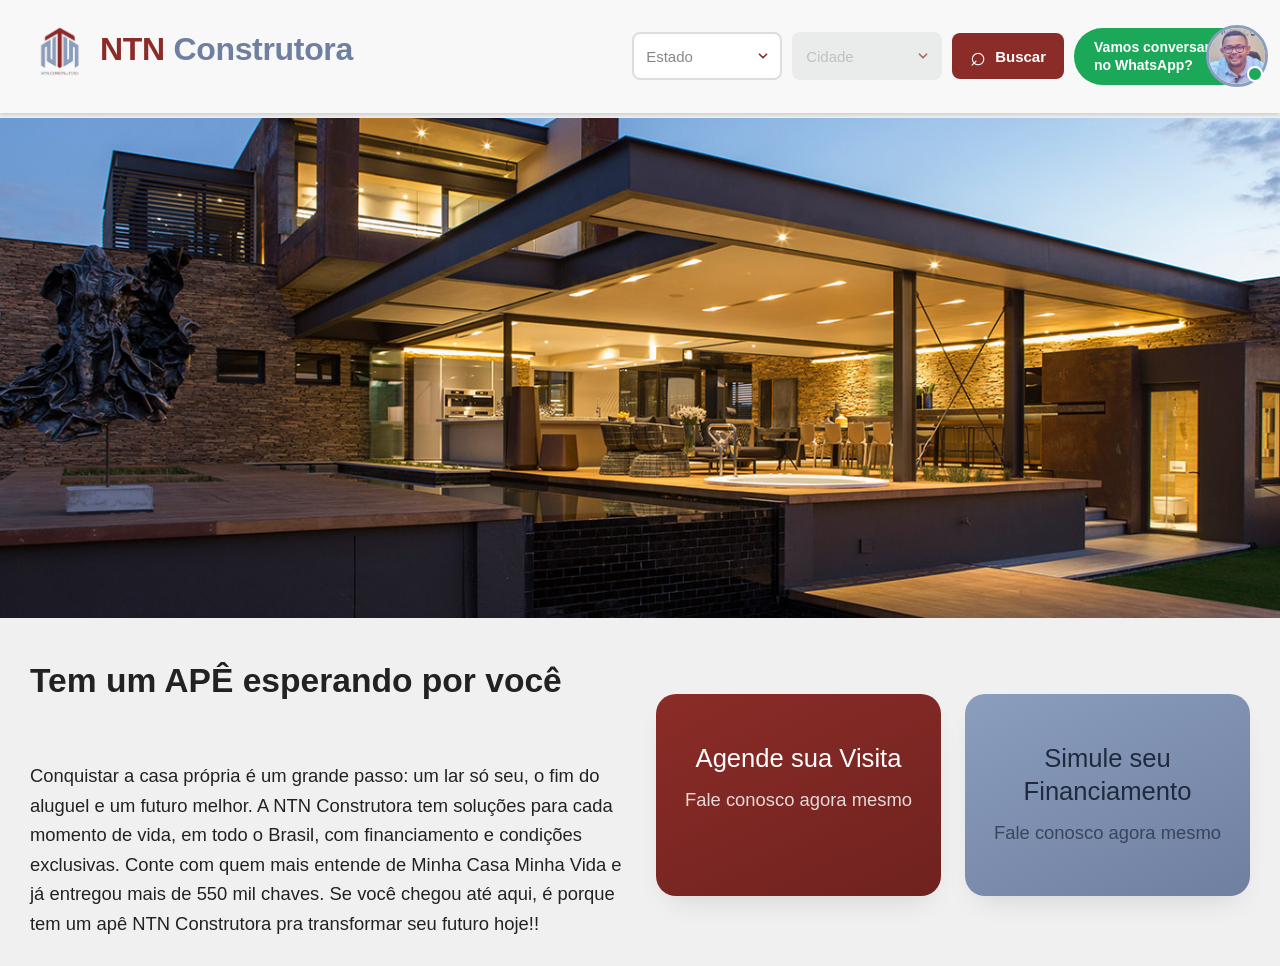
==== index.html @ 09b31abf "Add files via upload" ====
<!DOCTYPE html>
<html lang="pt-br">

<head>
  <meta charset="UTF-8">
  <meta name="viewport" content="width=device-width, initial-scale=1.0">
  <title>Início</title>
  <link rel="stylesheet" href="./assets/styles.css">
  <link rel="stylesheet" href="./assets/reveal.css">
  <script src="./assets/script.js" defer></script>
  <script src="./assets/reveal.js" defer></script>
</head>

<body>
  <header class="header">

    <!-- Logo -->

    <span class="logo-nome">

      <img src="./img/logo.png" alt="Logo" class="logo">

      <!-- NTN Construtora -->
      <h1 class="header-nome"> <span class="ntn">NTN</span> <span class="construtora">Construtora</span></h1>

    </span>

    <nav class="nav">

      <!-- Menu // -- Desabilitado para formato celular -->
      <ul class="menu">
        <li><a href="index.html">Início</a></li>
        <li><a href="sobre.html">Sobre</a></li>
        <li><a href="contato.html">Contato</a></li>
      </ul>

      <!-- Buscar imóveis -->
      <div class="busca-imoveis">

        <select class="estado">
          <option value="">Estado</option>
          <option value="piaui">Piauí</option>
          <option value="maranhao">Maranhão</option>
        </select>

        <select class="cidade" disabled>
          <option value="">Cidade</option>
        </select>

        <button class="buscar" type="button">
          <span class="icone-busca">⌕</span>
          <span class="texto-busca">Buscar</span>
        </button>

        <!-- Botão do WhatsApp com avatar -->
        <a href="https://wa.me/5586999999999" class="botao-wpp" target="_blank" rel="noopener noreferrer">
          <span class="texto-wpp">Vamos conversar<br>no WhatsApp?</span>
          <span class="avatar-wpp">
            <img src="./img/natan.png" alt="Atendente">
            <span class="status-wpp"></span>
          </span>
        </a>

        <!-- Botão wpp SVG pra visualização celular -->
        <a href="https://wa.me/5586999999999" target="_blank" class="botao-whatsapp" aria-label="Fale conosco no WhatsApp">
          <svg viewBox="0 0 24 24" width="24" height="24" fill="currentColor">
            <path d="M12.04 2C6.58 2 2.13 6.45 2.13 11.91c0 1.75.46 3.48 1.32 4.99L2 22l5.25-1.38a9.9 9.9 0 0 0 4.79 1.22h.01c5.46 0 9.9-4.45 9.9-9.91 0-2.65-1.03-5.14-2.9-7.01A9.9 9.9 0 0 0 12.04 2zm0 18.14h-.01a8.2 8.2 0 0 1-4.19-1.15l-.3-.18-3.12.82.83-3.04-.2-.31a8.2 8.2 0 0 1-1.26-4.37c0-4.54 3.7-8.24 8.25-8.24 2.2 0 4.27.86 5.83 2.42a8.18 8.18 0 0 1 2.41 5.83c0 4.55-3.7 8.25-8.24 8.25zm4.52-6.17c-.25-.12-1.47-.72-1.69-.81-.23-.08-.39-.12-.56.13-.17.25-.64.81-.78.97-.14.17-.29.19-.54.06-.25-.12-1.05-.39-1.99-1.23-.74-.66-1.23-1.47-1.38-1.72-.14-.25-.02-.38.11-.51.11-.11.25-.29.37-.43.12-.14.16-.25.25-.41.08-.17.04-.31-.02-.43-.06-.12-.56-1.35-.77-1.85-.2-.48-.41-.42-.56-.43h-.48c-.17 0-.43.06-.66.31-.23.25-.86.84-.86 2.05 0 1.21.88 2.38 1 2.54.12.17 1.74 2.65 4.21 3.72.59.25 1.05.4 1.41.52.59.19 1.13.16 1.55.1.47-.07 1.47-.6 1.68-1.18.21-.58.21-1.08.15-1.18-.06-.1-.23-.16-.48-.28z" />
          </svg>
        </a>

      </div>
    </nav>
  </header>

  <!-- Carrossel -->

  <main class="main">
    <section class="carousel reveal">
      <div class="slides">
        <img src="./img/img1.png" alt="imagem 1">
        <img src="./img/img2.png" alt="imagem 2">
        <img src="./img/img3.png" alt="imagem 3">
      </div>
    </section>

    <section class="section2">

      <div class="texto-ape reveal">
        <h1> Tem um APÊ esperando por você </h1>

        <h3>Conquistar a casa própria é um grande passo: um lar só seu, o fim do aluguel e um futuro melhor. A NTN Construtora tem soluções para cada momento de vida, em todo o Brasil, com financiamento e condições exclusivas. Conte com quem mais entende de Minha Casa Minha Vida e já entregou mais de 550 mil chaves. Se você chegou até aqui, é porque tem um apê NTN Construtora pra transformar seu futuro hoje!!</h3>
      </div>

      <section class="blocos">
        <div class="agenda reveal">
          <h2>Agende sua Visita</h2>
          <h3>Fale conosco agora mesmo</h3>
        </div>
        <div class="simule reveal">
          <h2>Simule seu Financiamento</h2>
          <h3>Fale conosco agora mesmo</h3>
        </div>
      </section>
    </section>


  </main>
</body>

</html>
---- assets/styles.css ----
@import "./header.css";
@import "./global.css";
@import "./main.css";
@import "./responsivo.css";
@import "./cores.css";
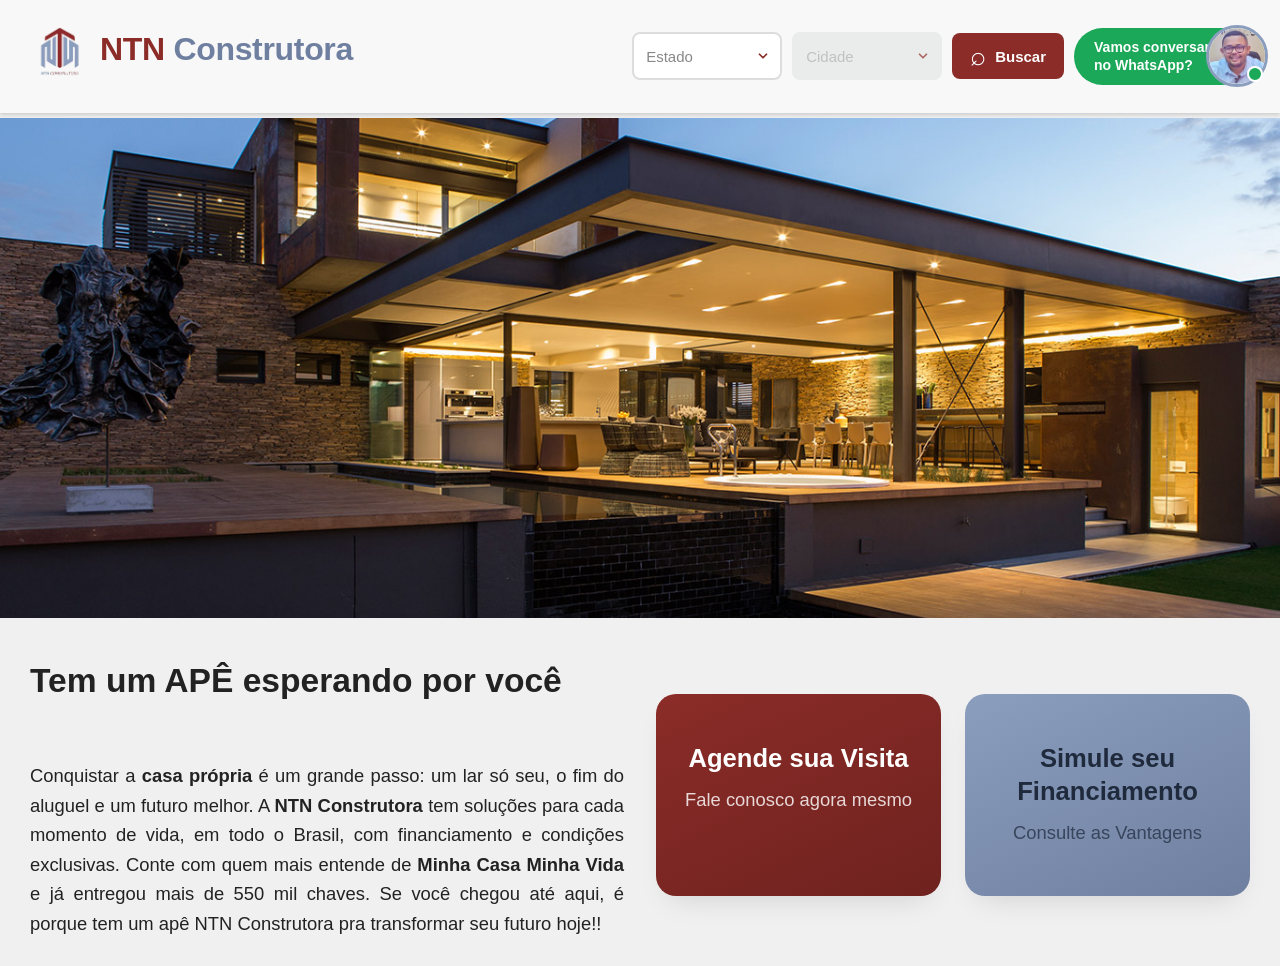
==== commit dd559092: "Mudanças na main" ====
--- a/index.html
+++ b/index.html
@@ -88,17 +88,17 @@
       <div class="texto-ape reveal">
         <h1> Tem um APÊ esperando por você </h1>
 
-        <h3>Conquistar a casa própria é um grande passo: um lar só seu, o fim do aluguel e um futuro melhor. A NTN Construtora tem soluções para cada momento de vida, em todo o Brasil, com financiamento e condições exclusivas. Conte com quem mais entende de Minha Casa Minha Vida e já entregou mais de 550 mil chaves. Se você chegou até aqui, é porque tem um apê NTN Construtora pra transformar seu futuro hoje!!</h3>
+        <h3>Conquistar a <span class= "bold">casa própria</span> é um grande passo: um lar só seu, o fim do aluguel e um futuro melhor. A <span class= "bold">NTN Construtora</span> tem soluções para cada momento de vida, em todo o Brasil, com financiamento e condições exclusivas. Conte com quem mais entende de <span class= "bold">Minha Casa Minha Vida</span> e já entregou mais de 550 mil chaves. Se você chegou até aqui, é porque tem um apê NTN Construtora pra transformar seu futuro hoje!!</h3>
       </div>
 
       <section class="blocos">
         <div class="agenda reveal">
-          <h2>Agende sua Visita</h2>
+          <h2><span class= "bold">Agende sua Visita</span></h2>
           <h3>Fale conosco agora mesmo</h3>
         </div>
         <div class="simule reveal">
-          <h2>Simule seu Financiamento</h2>
-          <h3>Fale conosco agora mesmo</h3>
+          <h2><span class= "bold">Simule seu Financiamento</span></h2>
+          <h3>Consulte as Vantagens</h3>
         </div>
       </section>
     </section>
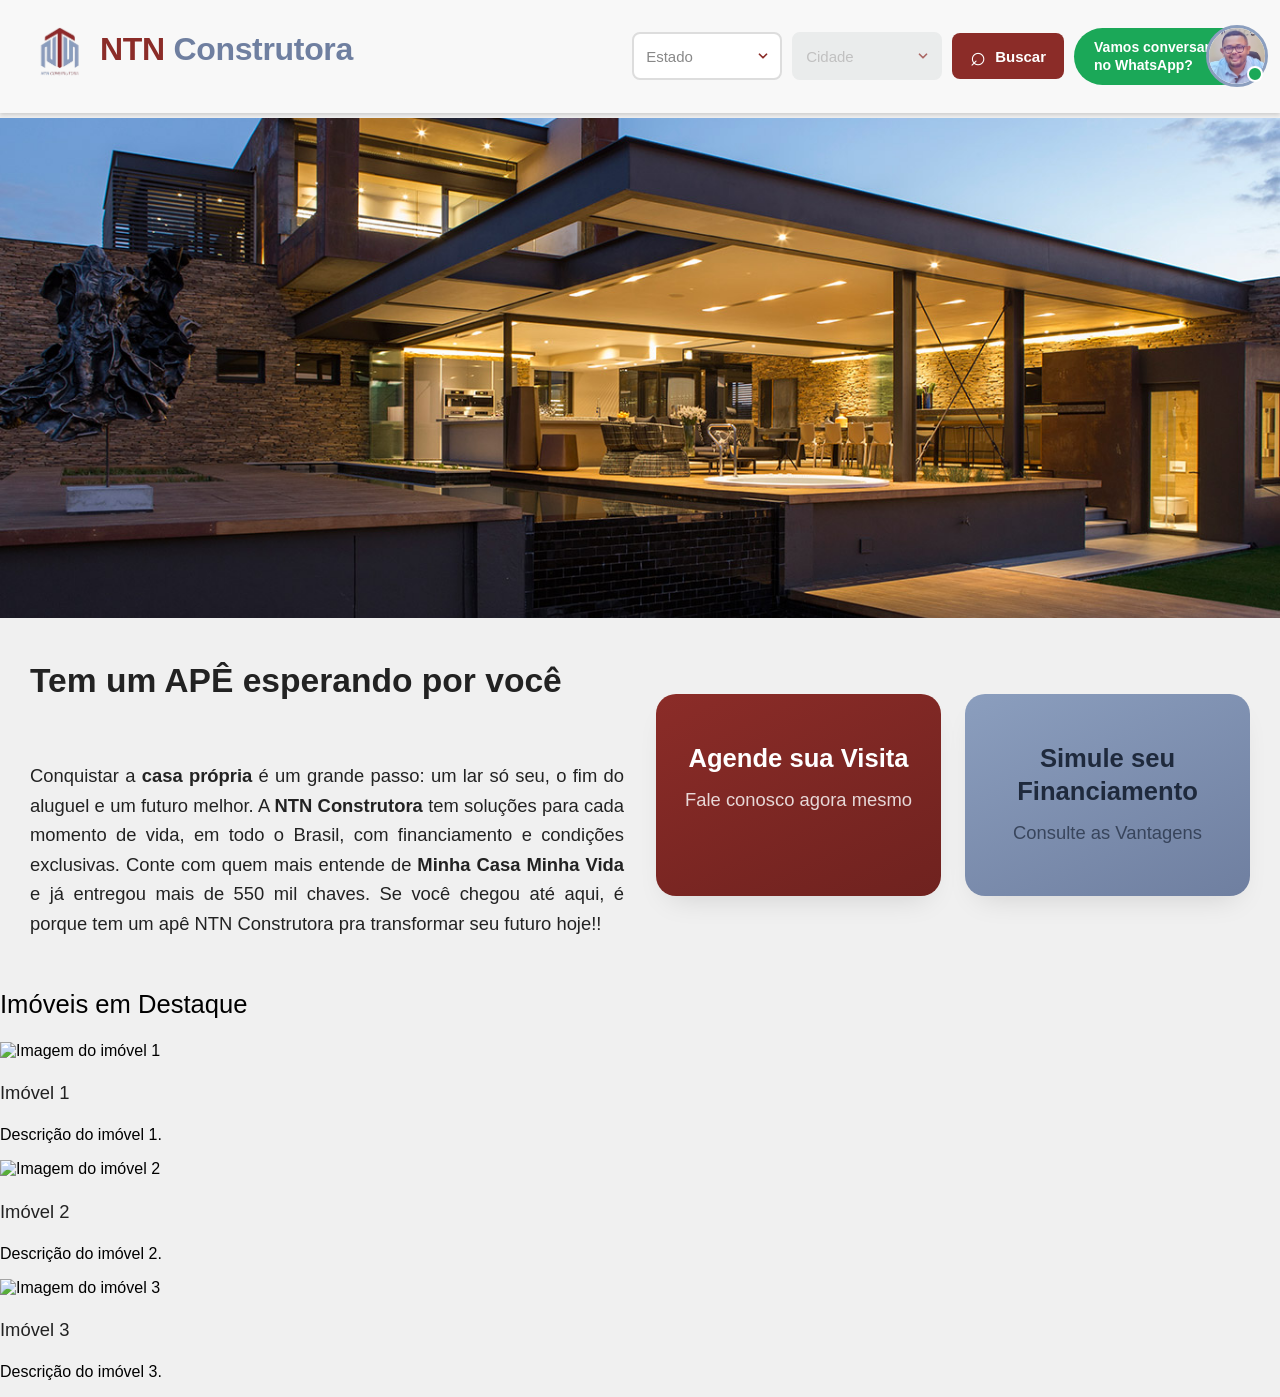
==== commit 2e81833b: "Nova Section e Características" ====
--- a/index.html
+++ b/index.html
@@ -103,6 +103,32 @@
       </section>
     </section>
 
+    <section>
+      <div>
+        <h2>Imóveis em Destaque</h2>
+      </div>
+
+      <div>
+        <div class="imovel destaque reveal">
+          <img src="./img/imovel1.png" alt="Imagem do imóvel 1">
+          <h3>Imóvel 1</h3>
+          <p>Descrição do imóvel 1.</p>
+        </div>
+
+        <div class="imovel destaque reveal">
+          <img src="./img/imovel2.png" alt="Imagem do imóvel 2">
+          <h3>Imóvel 2</h3>
+          <p>Descrição do imóvel 2.</p>
+        </div>
+
+        <div class="imovel destaque reveal">
+          <img src="./img/imovel3.png" alt="Imagem do imóvel 3">
+          <h3>Imóvel 3</h3>
+          <p>Descrição do imóvel 3.</p>
+        </div>
+      </div>
+    </section>
+
 
   </main>
 </body>
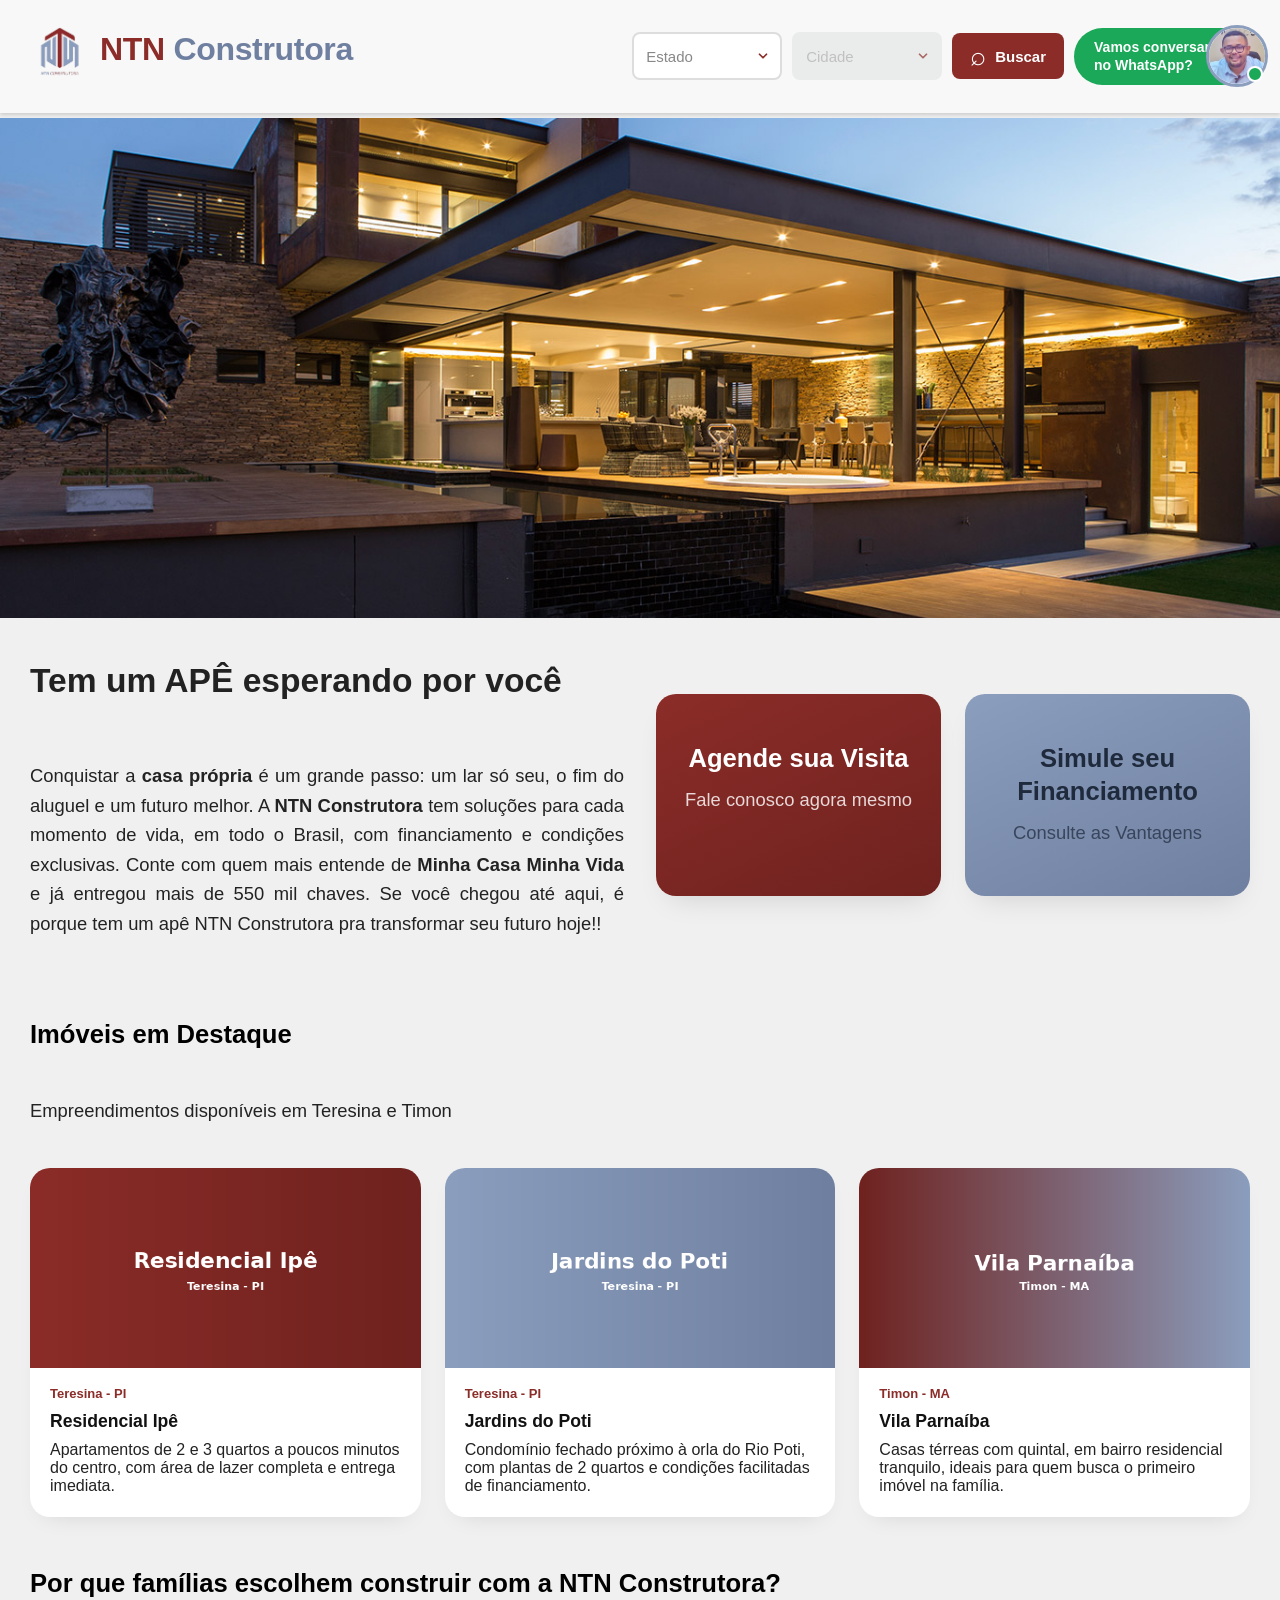
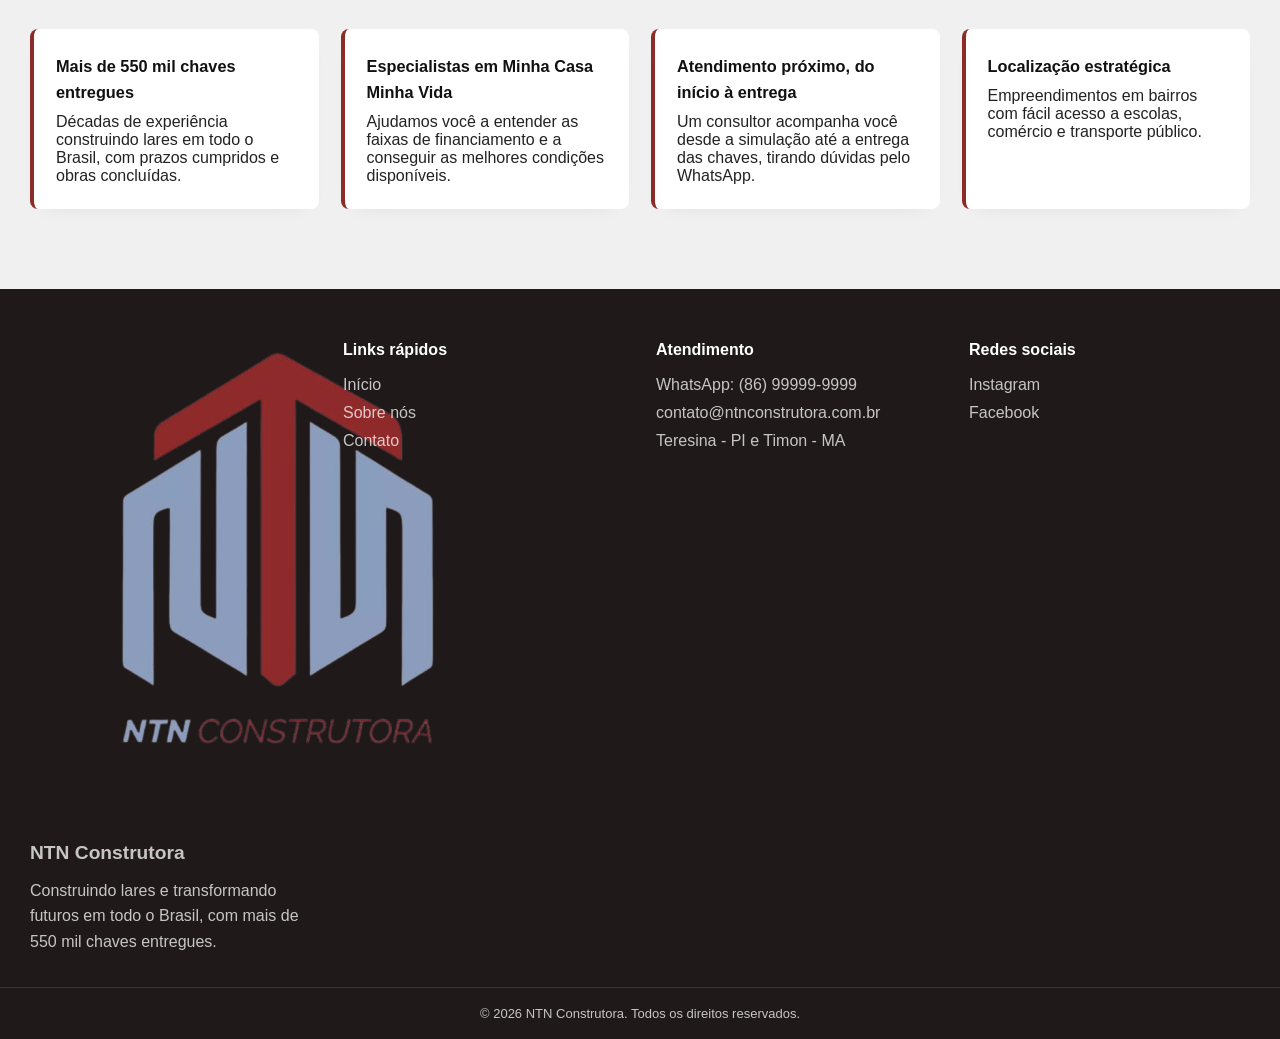
==== commit 01c051b7: "Final Elements" ====
--- a/index.html
+++ b/index.html
@@ -4,11 +4,9 @@
 <head>
   <meta charset="UTF-8">
   <meta name="viewport" content="width=device-width, initial-scale=1.0">
-  <title>Início</title>
+  <title>NTN Construtora | Início</title>
   <link rel="stylesheet" href="./assets/styles.css">
-  <link rel="stylesheet" href="./assets/reveal.css">
   <script src="./assets/script.js" defer></script>
-  <script src="./assets/reveal.js" defer></script>
 </head>
 
 <body>
@@ -77,9 +75,9 @@
   <main class="main">
     <section class="carousel reveal">
       <div class="slides">
-        <img src="./img/img1.png" alt="imagem 1">
-        <img src="./img/img2.png" alt="imagem 2">
-        <img src="./img/img3.png" alt="imagem 3">
+        <img src="./img/img1.png" alt="Fachada de empreendimento NTN Construtora">
+        <img src="./img/img2.png" alt="Apartamentos prontos para morar">
+        <img src="./img/img3.png" alt="Financiamento facilitado Minha Casa Minha Vida">
       </div>
     </section>
 
@@ -88,49 +86,130 @@
       <div class="texto-ape reveal">
         <h1> Tem um APÊ esperando por você </h1>
 
-        <h3>Conquistar a <span class= "bold">casa própria</span> é um grande passo: um lar só seu, o fim do aluguel e um futuro melhor. A <span class= "bold">NTN Construtora</span> tem soluções para cada momento de vida, em todo o Brasil, com financiamento e condições exclusivas. Conte com quem mais entende de <span class= "bold">Minha Casa Minha Vida</span> e já entregou mais de 550 mil chaves. Se você chegou até aqui, é porque tem um apê NTN Construtora pra transformar seu futuro hoje!!</h3>
+        <h3>Conquistar a <span class="bold">casa própria</span> é um grande passo: um lar só seu, o fim do aluguel e um futuro melhor. A <span class="bold">NTN Construtora</span> tem soluções para cada momento de vida, em todo o Brasil, com financiamento e condições exclusivas. Conte com quem mais entende de <span class="bold">Minha Casa Minha Vida</span> e já entregou mais de 550 mil chaves. Se você chegou até aqui, é porque tem um apê NTN Construtora pra transformar seu futuro hoje!!</h3>
       </div>
 
       <section class="blocos">
         <div class="agenda reveal">
-          <h2><span class= "bold">Agende sua Visita</span></h2>
+          <h2><span class="bold">Agende sua Visita</span></h2>
           <h3>Fale conosco agora mesmo</h3>
         </div>
         <div class="simule reveal">
-          <h2><span class= "bold">Simule seu Financiamento</span></h2>
+          <h2><span class="bold">Simule seu Financiamento</span></h2>
           <h3>Consulte as Vantagens</h3>
         </div>
       </section>
     </section>
 
-    <section>
-      <div>
+    <section class="section-destaques">
+      <div class="titulo-secao reveal">
         <h2>Imóveis em Destaque</h2>
-      </div>
-
-      <div>
-        <div class="imovel destaque reveal">
-          <img src="./img/imovel1.png" alt="Imagem do imóvel 1">
-          <h3>Imóvel 1</h3>
-          <p>Descrição do imóvel 1.</p>
-        </div>
-
-        <div class="imovel destaque reveal">
-          <img src="./img/imovel2.png" alt="Imagem do imóvel 2">
-          <h3>Imóvel 2</h3>
-          <p>Descrição do imóvel 2.</p>
-        </div>
-
-        <div class="imovel destaque reveal">
-          <img src="./img/imovel3.png" alt="Imagem do imóvel 3">
-          <h3>Imóvel 3</h3>
-          <p>Descrição do imóvel 3.</p>
-        </div>
-      </div>
-    </section>
-
+        <h3>Empreendimentos disponíveis em Teresina e Timon</h3>
+      </div>
+
+      <!-- Mensagem exibida quando a busca não encontra imóveis na cidade escolhida -->
+      <div class="busca-mensagem" hidden></div>
+
+      <!-- Lista de imóveis em destaque -->
+      <div class="lista-imoveis">
+        <div class="imovel destaque reveal" data-cidade="teresina">
+          <img src="./img/imovel1.png" alt="Fachada do Residencial Ipê, em Teresina">
+          <div class="imovel-corpo">
+            <span class="imovel-cidade">Teresina - PI</span>
+            <h3>Residencial Ipê</h3>
+            <p>Apartamentos de 2 e 3 quartos a poucos minutos do centro, com área de lazer completa e entrega imediata.</p>
+          </div>
+        </div>
+
+        <div class="imovel destaque reveal" data-cidade="teresina">
+          <img src="./img/imovel2.png" alt="Fachada do Jardins do Poti, em Teresina">
+          <div class="imovel-corpo">
+            <span class="imovel-cidade">Teresina - PI</span>
+            <h3>Jardins do Poti</h3>
+            <p>Condomínio fechado próximo à orla do Rio Poti, com plantas de 2 quartos e condições facilitadas de financiamento.</p>
+          </div>
+        </div>
+
+        <div class="imovel destaque reveal" data-cidade="timon">
+          <img src="./img/imovel3.png" alt="Fachada do Vila Parnaíba, em Timon">
+          <div class="imovel-corpo">
+            <span class="imovel-cidade">Timon - MA</span>
+            <h3>Vila Parnaíba</h3>
+            <p>Casas térreas com quintal, em bairro residencial tranquilo, ideais para quem busca o primeiro imóvel na família.</p>
+          </div>
+        </div>
+      </div>
+    </section>
+
+    <section class="section-porque">
+      <h2 class="reveal">Por que famílias escolhem construir com a NTN Construtora?</h2>
+
+      <div class="motivos">
+        <div class="motivo reveal">
+          <h3 class="motivo-titulo">Mais de 550 mil chaves entregues</h3>
+          <p>Décadas de experiência construindo lares em todo o Brasil, com prazos cumpridos e obras concluídas.</p>
+        </div>
+        <div class="motivo reveal">
+          <h3 class="motivo-titulo">Especialistas em Minha Casa Minha Vida</h3>
+          <p>Ajudamos você a entender as faixas de financiamento e a conseguir as melhores condições disponíveis.</p>
+        </div>
+        <div class="motivo reveal">
+          <h3 class="motivo-titulo">Atendimento próximo, do início à entrega</h3>
+          <p>Um consultor acompanha você desde a simulação até a entrega das chaves, tirando dúvidas pelo WhatsApp.</p>
+        </div>
+        <div class="motivo reveal">
+          <h3 class="motivo-titulo">Localização estratégica</h3>
+          <p>Empreendimentos em bairros com fácil acesso a escolas, comércio e transporte público.</p>
+        </div>
+      </div>
+    </section>
 
   </main>
+
+  <footer class="footer">
+    <div class="footer-conteudo">
+
+      <div class="footer-coluna footer-marca">
+        <span class="logo-nome">
+          <img src="./img/logo.png" alt="Logo NTN Construtora" class="logo">
+          <h2 class="footer-nome"><span class="ntn">NTN</span> <span class="construtora">Construtora</span></h2>
+        </span>
+        <p>Construindo lares e transformando futuros em todo o Brasil, com mais de 550 mil chaves entregues.</p>
+      </div>
+
+      <div class="footer-coluna">
+        <h3 class="footer-titulo">Links rápidos</h3>
+        <ul class="footer-links">
+          <li><a href="index.html">Início</a></li>
+          <li><a href="sobre.html">Sobre nós</a></li>
+          <li><a href="contato.html">Contato</a></li>
+        </ul>
+      </div>
+
+      <div class="footer-coluna">
+        <h3 class="footer-titulo">Atendimento</h3>
+        <ul class="footer-links">
+          <li><a href="https://wa.me/5586999999999" target="_blank" rel="noopener noreferrer">WhatsApp: (86) 99999-9999</a></li>
+          <li><a href="mailto:contato@ntnconstrutora.com.br">contato@ntnconstrutora.com.br</a></li>
+          <li>Teresina - PI e Timon - MA</li>
+        </ul>
+      </div>
+
+      <div class="footer-coluna">
+        <h3 class="footer-titulo">Redes sociais</h3>
+        <ul class="footer-links">
+          <li><a href="#" target="_blank" rel="noopener noreferrer">Instagram</a></li>
+          <li><a href="#" target="_blank" rel="noopener noreferrer">Facebook</a></li>
+        </ul>
+      </div>
+
+    </div>
+
+    <div class="footer-base">
+      <p>&copy; <span class="ano-atual">2026</span> NTN Construtora. Todos os direitos reservados.</p>
+    </div>
+  </footer>
+
 </body>
 
 </html>
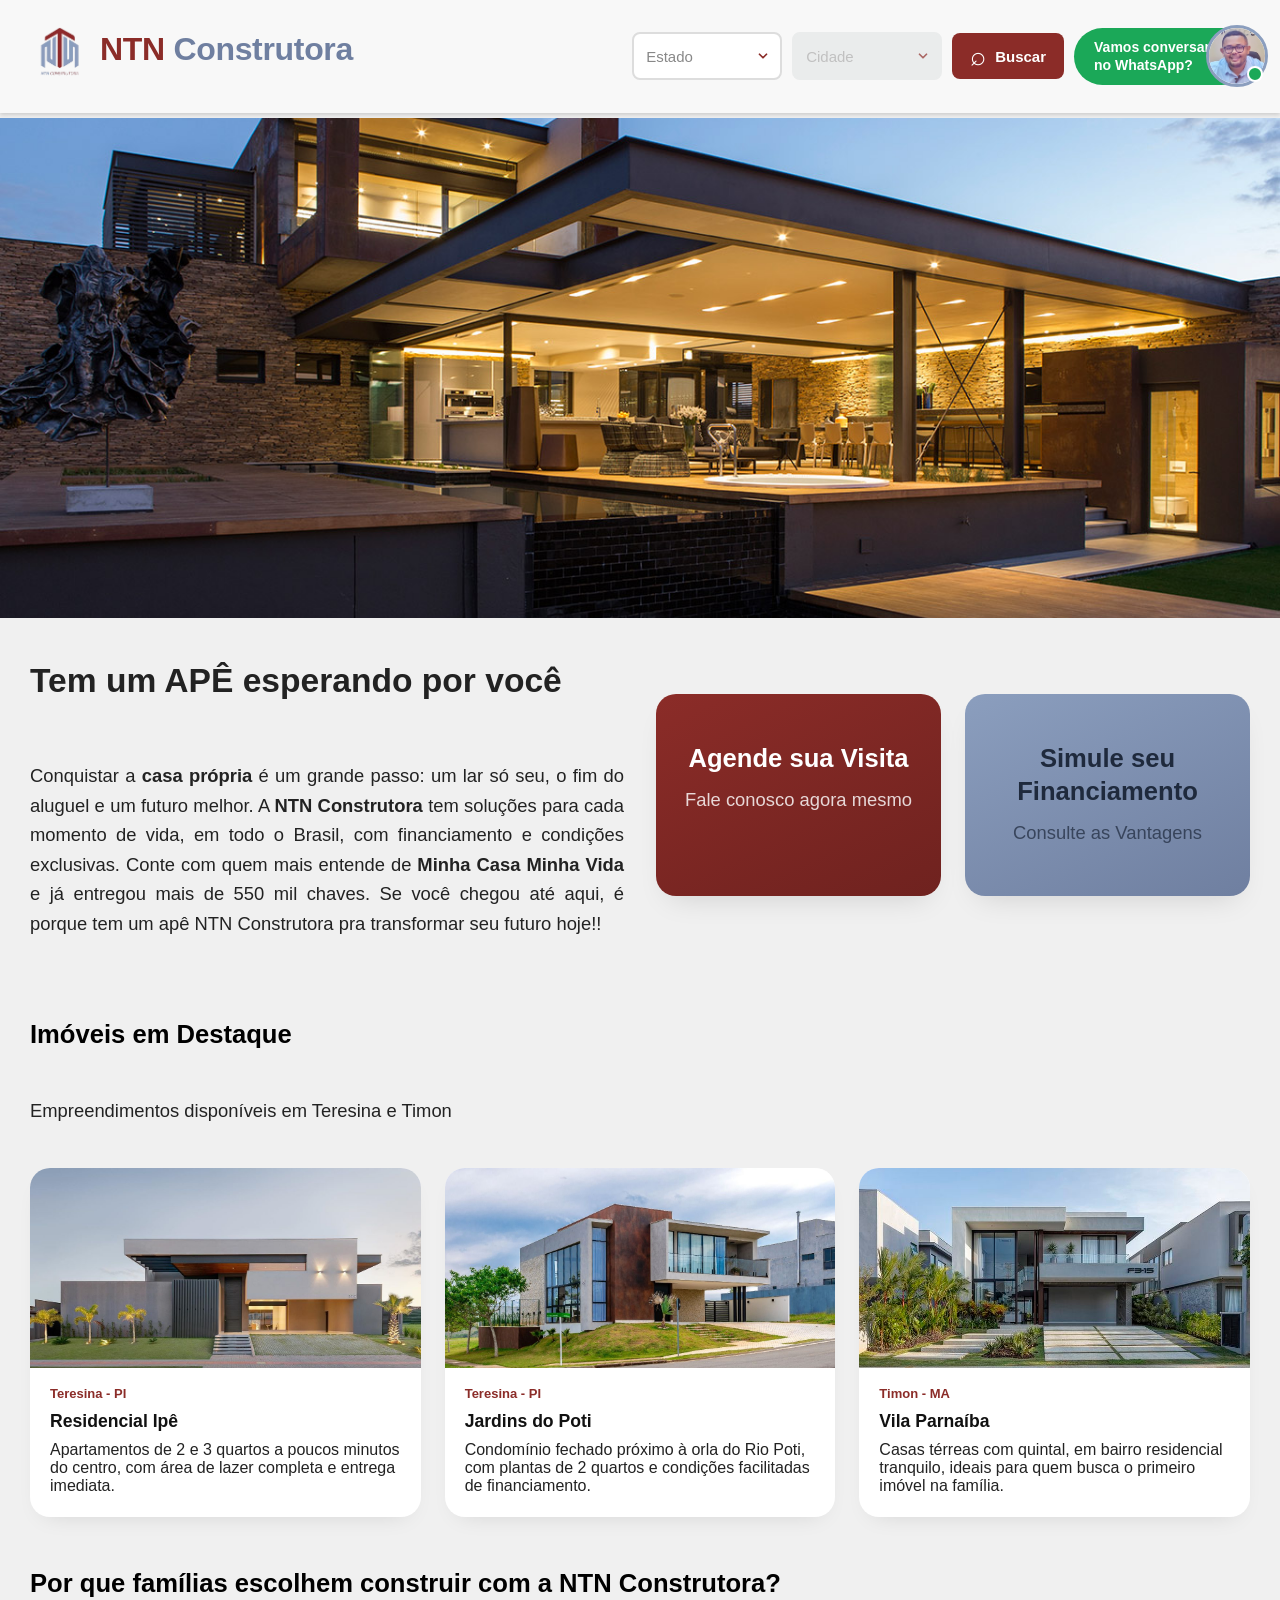
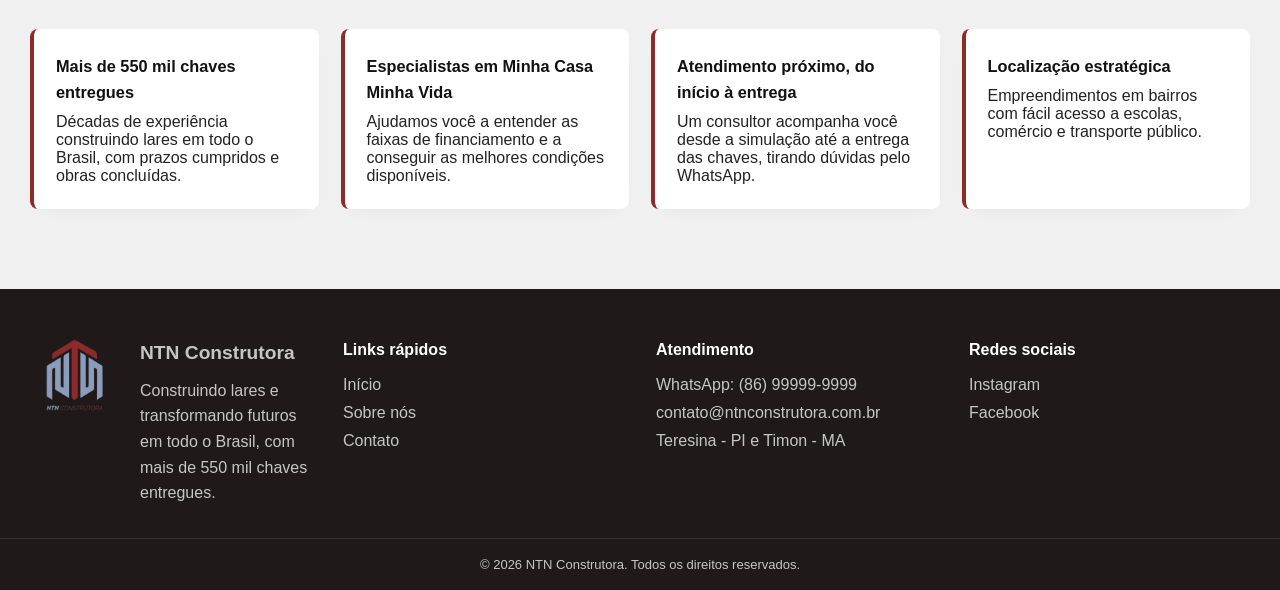
==== commit a7cc5c69: "Praticamente pronto" ====
--- a/index.html
+++ b/index.html
@@ -4,8 +4,16 @@
 <head>
   <meta charset="UTF-8">
   <meta name="viewport" content="width=device-width, initial-scale=1.0">
+  <!-- Open Graph / WhatsApp preview -->
+  <meta property="og:title" content="NTN Construtora | Encontre o apê dos seus sonhos">
+  <meta property="og:description" content="Construindo lares e transformando futuros em todo o Brasil, com mais de 550 mil chaves entregues. Financiamento facilitado com Minha Casa Minha Vida.">
+  <meta property="og:image" content="https://www.seudominio.com.br/img/preview.png">
+  <meta property="og:url" content="https://www.seudominio.com.br/index.html">
+  <meta property="og:type" content="website">
+  <meta property="og:site_name" content="NTN Construtora">
   <title>NTN Construtora | Início</title>
   <link rel="stylesheet" href="./assets/styles.css">
+  <link rel="icon" type="image/png" href="./img/logo.png">
   <script src="./assets/script.js" defer></script>
 </head>
 
@@ -13,16 +21,16 @@
   <header class="header">
 
     <!-- Logo -->
-
-    <span class="logo-nome">
-
-      <img src="./img/logo.png" alt="Logo" class="logo">
-
-      <!-- NTN Construtora -->
-      <h1 class="header-nome"> <span class="ntn">NTN</span> <span class="construtora">Construtora</span></h1>
-
-    </span>
-
+    <a href="index.html" class="logo-nome-link" aria-label="Ir para o início">
+      <span class="logo-nome">
+
+        <img src="./img/logo.png" alt="Logo" class="logo">
+
+        <!-- NTN Construtora -->
+        <h1 class="header-nome"> <span class="ntn">NTN</span> <span class="construtora">Construtora</span></h1>
+
+      </span>
+    </a>
     <nav class="nav">
 
       <!-- Menu // -- Desabilitado para formato celular -->
@@ -45,6 +53,7 @@
           <option value="">Cidade</option>
         </select>
 
+        <!-- Botão de busca -->
         <button class="buscar" type="button">
           <span class="icone-busca">⌕</span>
           <span class="texto-busca">Buscar</span>
@@ -81,6 +90,7 @@
       </div>
     </section>
 
+    <!-- Seção de texto -->
     <section class="section2">
 
       <div class="texto-ape reveal">
@@ -89,6 +99,7 @@
         <h3>Conquistar a <span class="bold">casa própria</span> é um grande passo: um lar só seu, o fim do aluguel e um futuro melhor. A <span class="bold">NTN Construtora</span> tem soluções para cada momento de vida, em todo o Brasil, com financiamento e condições exclusivas. Conte com quem mais entende de <span class="bold">Minha Casa Minha Vida</span> e já entregou mais de 550 mil chaves. Se você chegou até aqui, é porque tem um apê NTN Construtora pra transformar seu futuro hoje!!</h3>
       </div>
 
+      <!-- Blocos de ação -->
       <section class="blocos">
         <div class="agenda reveal">
           <h2><span class="bold">Agende sua Visita</span></h2>
@@ -113,7 +124,7 @@
       <!-- Lista de imóveis em destaque -->
       <div class="lista-imoveis">
         <div class="imovel destaque reveal" data-cidade="teresina">
-          <img src="./img/imovel1.png" alt="Fachada do Residencial Ipê, em Teresina">
+          <img src="./img/img1.jpg" alt="Fachada do Residencial Ipê, em Teresina">
           <div class="imovel-corpo">
             <span class="imovel-cidade">Teresina - PI</span>
             <h3>Residencial Ipê</h3>
@@ -122,7 +133,7 @@
         </div>
 
         <div class="imovel destaque reveal" data-cidade="teresina">
-          <img src="./img/imovel2.png" alt="Fachada do Jardins do Poti, em Teresina">
+          <img src="./img/imagem2foto.jpg" alt="Fachada do Jardins do Poti, em Teresina">
           <div class="imovel-corpo">
             <span class="imovel-cidade">Teresina - PI</span>
             <h3>Jardins do Poti</h3>
@@ -131,7 +142,7 @@
         </div>
 
         <div class="imovel destaque reveal" data-cidade="timon">
-          <img src="./img/imovel3.png" alt="Fachada do Vila Parnaíba, em Timon">
+          <img src="./img/imagem3foto.jpg" alt="Fachada do Vila Parnaíba, em Timon">
           <div class="imovel-corpo">
             <span class="imovel-cidade">Timon - MA</span>
             <h3>Vila Parnaíba</h3>
@@ -166,17 +177,18 @@
 
   </main>
 
+  <!-- Rodapé -->
   <footer class="footer">
+
+    <!-- Conteúdo do Rodapé -->
     <div class="footer-conteudo">
 
       <div class="footer-coluna footer-marca">
-        <span class="logo-nome">
-          <img src="./img/logo.png" alt="Logo NTN Construtora" class="logo">
-          <h2 class="footer-nome"><span class="ntn">NTN</span> <span class="construtora">Construtora</span></h2>
-        </span>
+        <h2 class="footer-nome"><span class="ntn">NTN</span> <span class="construtora">Construtora</span></h2>
         <p>Construindo lares e transformando futuros em todo o Brasil, com mais de 550 mil chaves entregues.</p>
       </div>
 
+      <!-- Links Rápidos -->
       <div class="footer-coluna">
         <h3 class="footer-titulo">Links rápidos</h3>
         <ul class="footer-links">
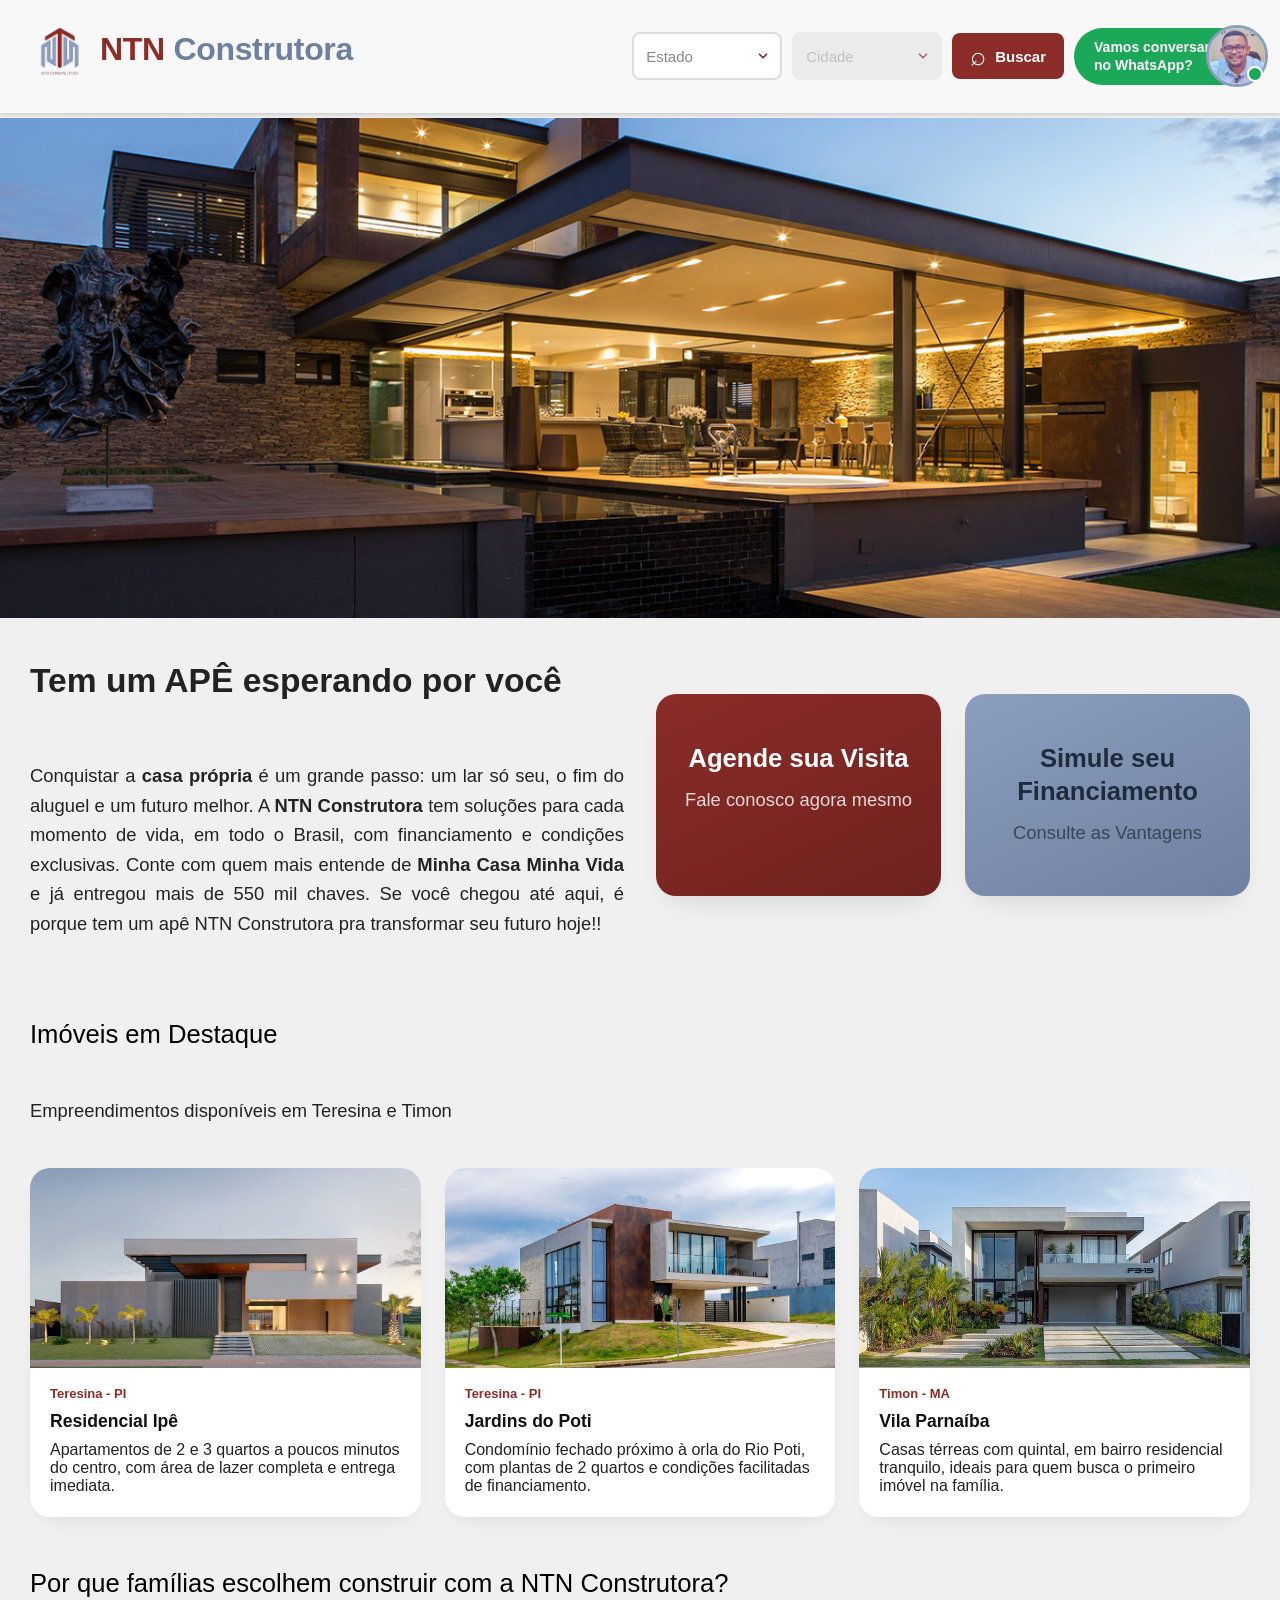
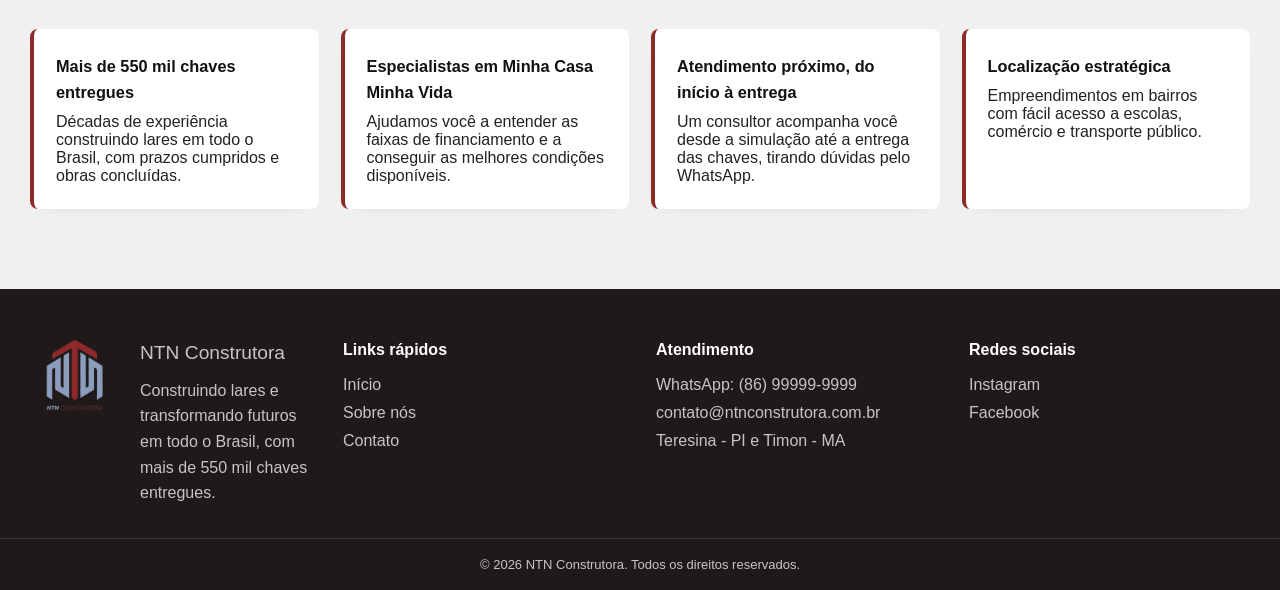
==== commit f25b5c38: "Finalização" ====
--- a/index.html
+++ b/index.html
@@ -33,13 +33,7 @@
     </a>
     <nav class="nav">
 
-      <!-- Menu // -- Desabilitado para formato celular -->
-      <ul class="menu">
-        <li><a href="index.html">Início</a></li>
-        <li><a href="sobre.html">Sobre</a></li>
-        <li><a href="contato.html">Contato</a></li>
-      </ul>
-
+      
       <!-- Buscar imóveis -->
       <div class="busca-imoveis">
 
--- a/assets/styles.css
+++ b/assets/styles.css
@@ -3,3 +3,4 @@
 @import "./main.css";
 @import "./responsivo.css";
 @import "./cores.css";
+@import "./footer.css";
